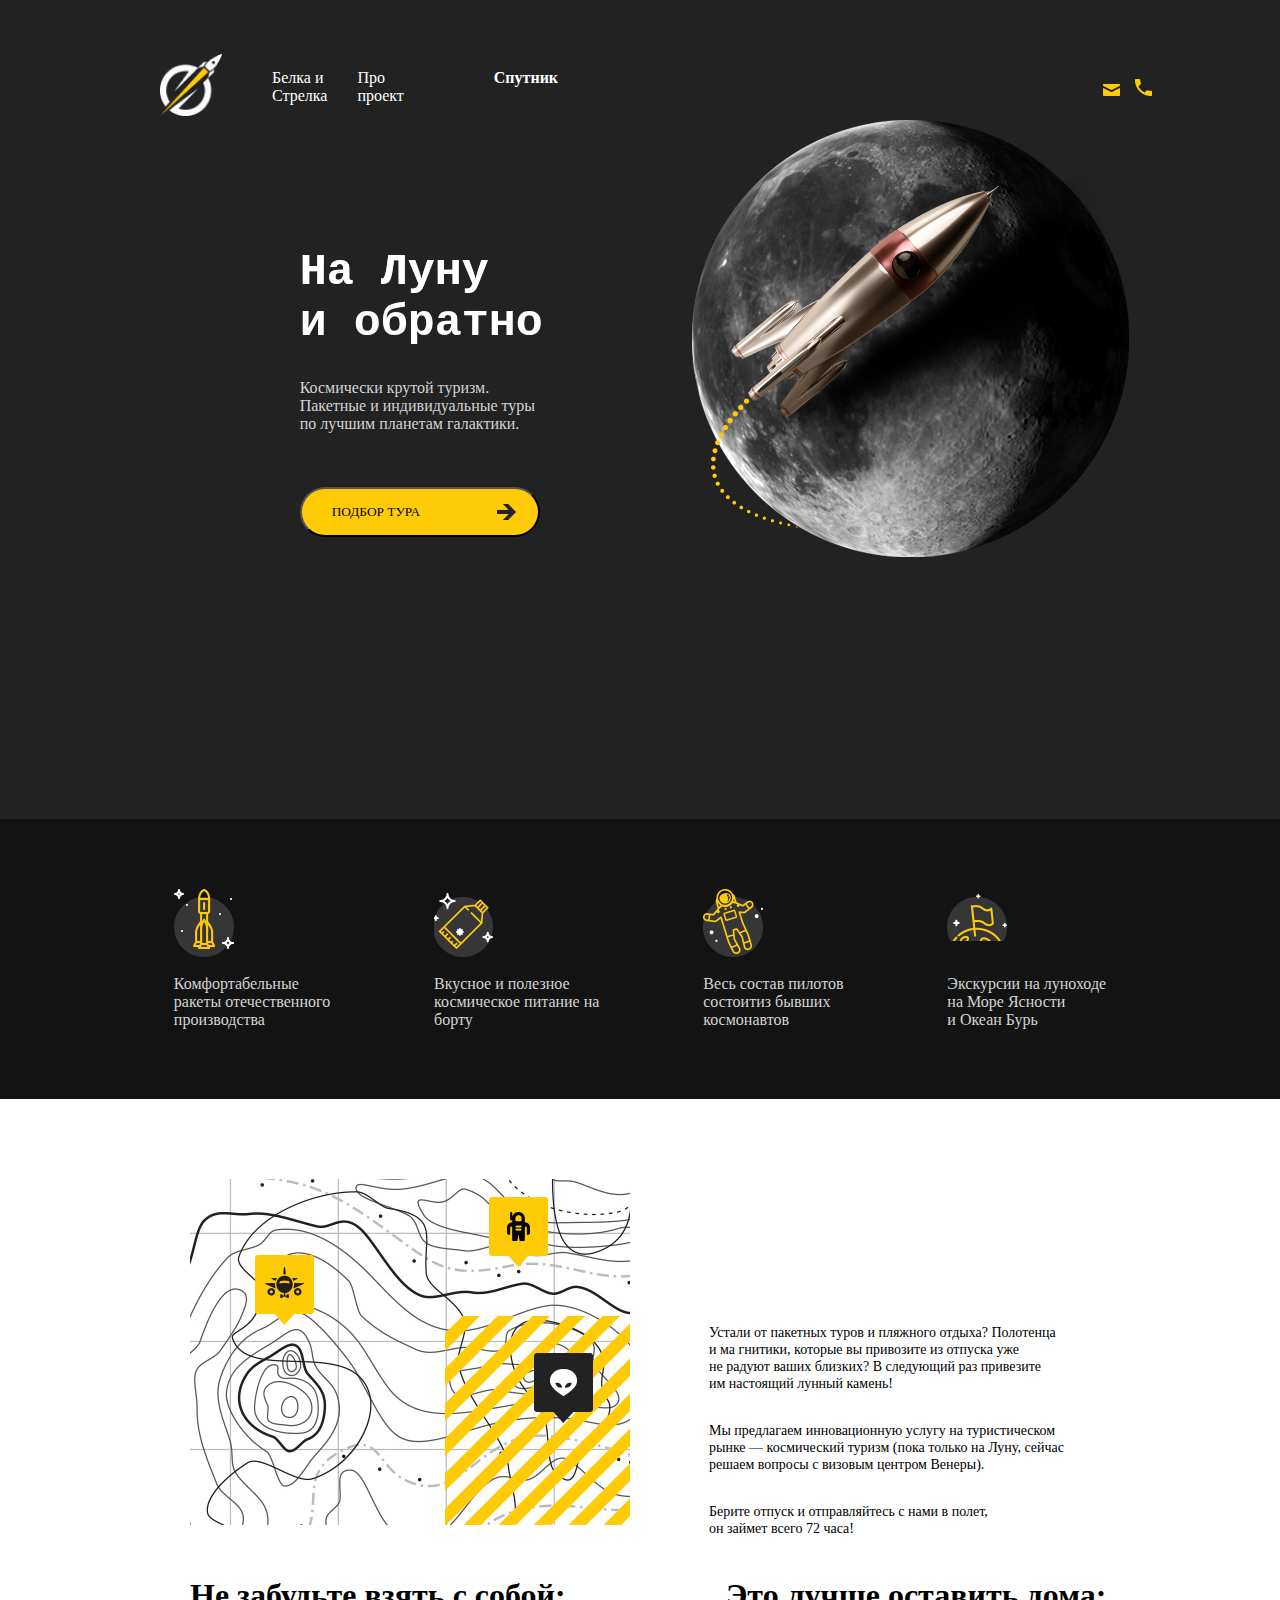
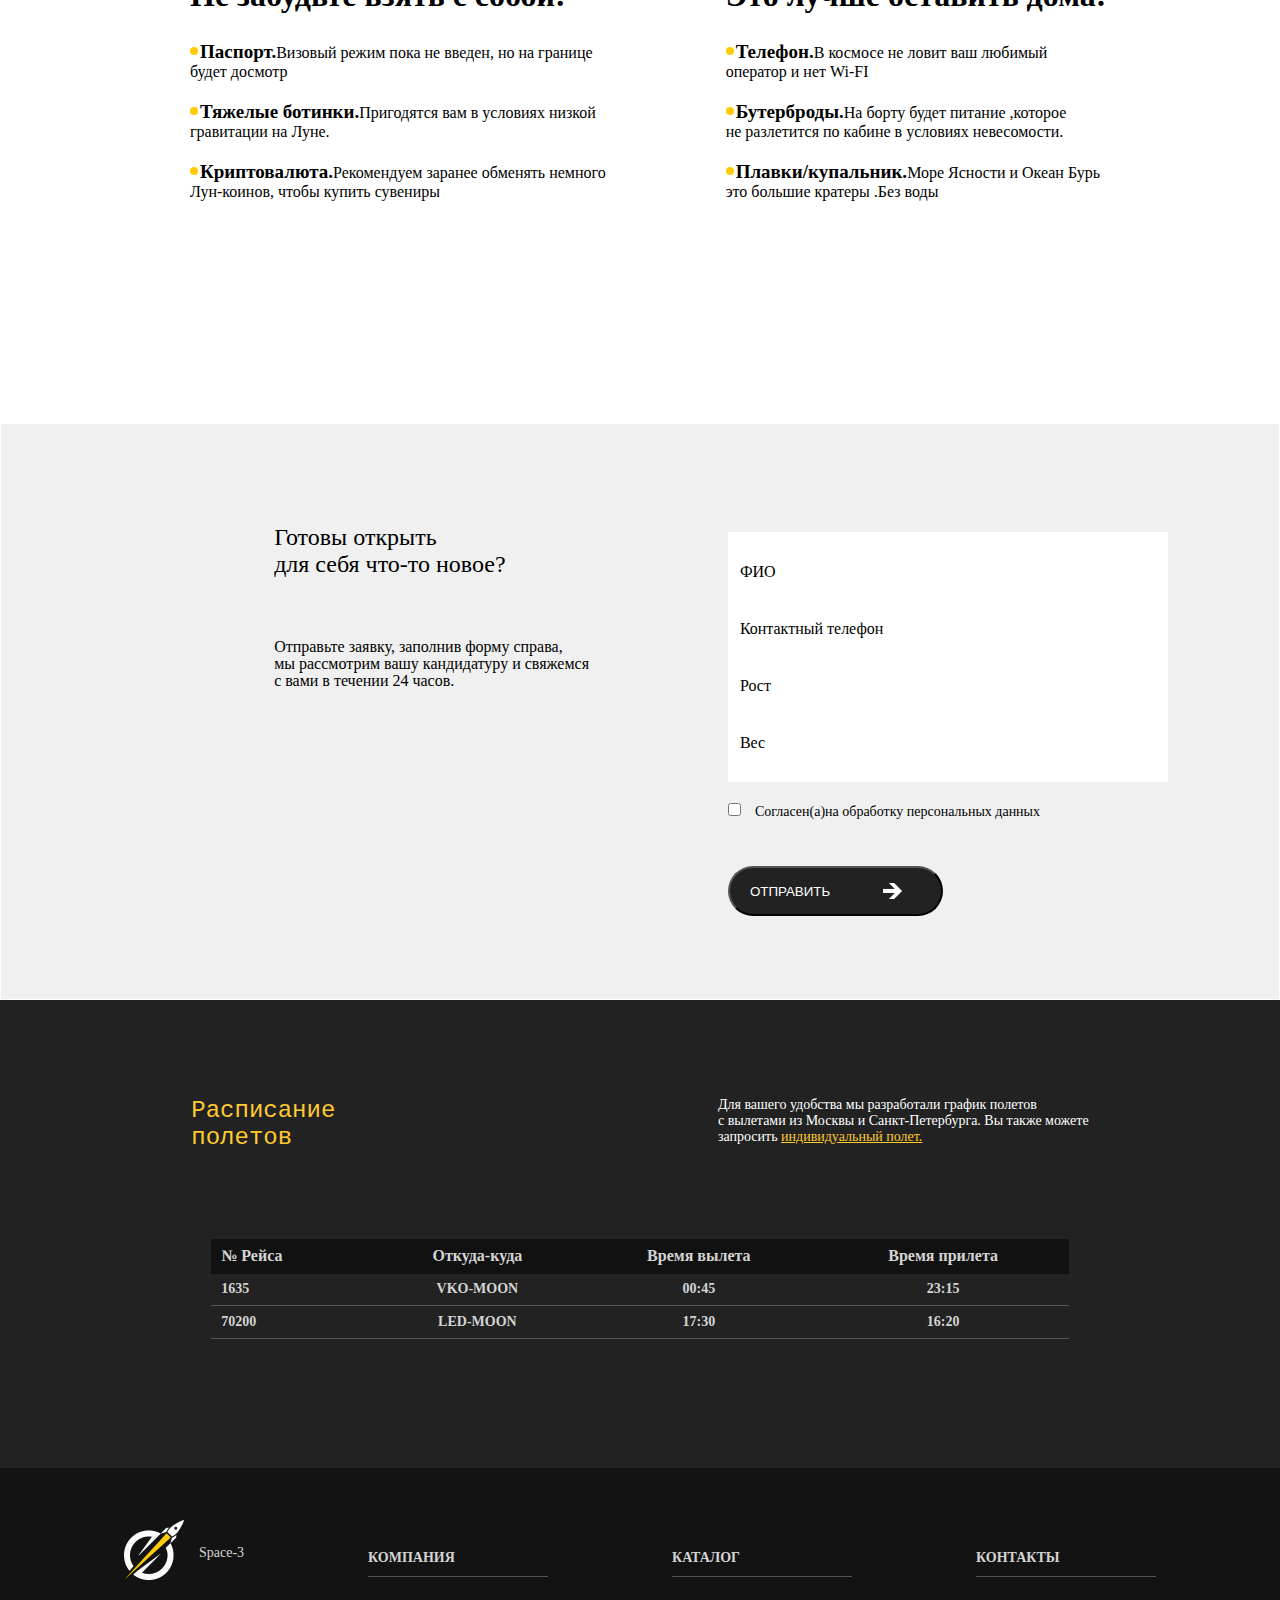
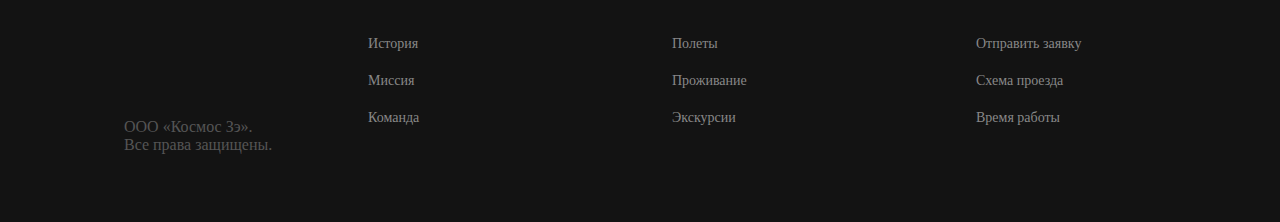
==== index.html @ 3def3552 "Add files via upload" ====
<!DOCTYPE html>
<html lang="en">
<head>
    <meta charset="UTF-8">
    <meta http-equiv="X-UA-Compatible" content="IE=edge">
    <meta name="viewport" content="width=device-width, initial-scale=1.0">
    <title>Project</title>
    <link rel="stylesheet" href="style.css">
   
</head>
<body>
<div class="container">
    <header class="header">
        
        <div class="header__logo">
            <img src="images/logo1.png" alt="">
        </div>
        
        <ul class="header-list">
          <li class="header-list list1"><a href="belka-strelka.html" target="_blank">Белка и Стрелка</a></li>
          <li  class="header-list list2"><a href="aboutProj.html" target="_blank">Про проект</a></li>
          <li class="header-list list3"><a href="sputnik.html" target="_blank">Спутник</a></li>
        </ul>
        <div class="contact">
          <img class="contact__image1" src="images/mail-icon1.svg" alt="">
          <img src="images/phone-icon1.svg" alt="" class="contact__imag2">
           </div>
    </header>
    <main class="main">
     
      <div class="description">
        <div class="about">
        <h1 class="about__title">На Луну<br>и обратно </h1>
        <p class="descripton__p">Космически крутой туризм.<br> Пакетные и индивидуальные туры<br> по лучшим планетам галактики.</p>
        <button class="description__butt">ПОДБОР ТУРА
        </button>
      </div>
        <div class="main__big-image">
          <img src="images/moon-rocket1.png" alt="">
        </div>
      </div>
     
      <div class="features">
  
        <div class="feautures block1">
          <div class="block1__image">
            <img  alt="">
          </div>
          <div class="block1__text">
            <p>Комфортабельные<br>  ракеты отечественного<br> производства </p>
          </div>
        </div>
        <div class="feautures block2">
          <div class="block2__image">
            <img   alt="">
          </div>
          <div class="block2__text">

            <p>Вкусное и полезное <br>космическое питание на <br>борту</p>
          </div>
        </div>
        <div class="feautures block3">
          <div class="block3__image">
            <img  alt="">
          </div>
          <div class="block3__text">
            <p>Весь состав пилотов<br> состоитиз бывших<br> космонавтов</p>
          </div>
        </div>
        <div class="feautures block4">
          <div class="block4__image">
            <img alt="">
          </div>
          <div class="block4__text">
            <p>Экскурсии на луноходе<br> на Море Ясности<br> и Океан Бурь </p>
          </div>
        </div>
      </div>
      <div class="moon-vacation">
        <div class="info-about">
          <div class="info-about__image">
            <img src="images/map1.jpg" alt="">
          </div>
          <div class="text">
            <div class="about-text">
            <div class="about-text__title">
            <h1>Надоело летать в отпуск за<br> границу?Как насчет того,<br>чтобы слетать на Луну ?</h1>
            </div>
            <div class="about-text__about">
            <p class="about-text__firstp">Устали от пакетных туров и пляжного отдыха? Полотенца<br>
            и ма  гнитики, которые вы привозите из отпуска уже<br>
            не радуют ваших близких? В следующий раз привезите<br>
            им настоящий лунный камень!</p>

            <p class="about-text__secondp">Мы предлагаем инновационную услугу на туристическом<br>
            рынке — космический туризм (пока только на Луну, сейчас<br>
            решаем вопросы с визовым центром Венеры).</p>

            <p class="about-text__thirdp">Берите отпуск и отправляйтесь с нами в полет,<br>
            он займет всего 72 часа!
           </p>
          </div>
         </div>
        </div>
       
       </div>
       <div class="recommandations">
        
        <ul class="list">
          <h1 class="recommandations__title">Не забудьте взять с собой:  </h1>
          <li><a class="a1">Паспорт.</a><a class="a2">Визовый режим пока не введен, но на границе<br> будет досмотр</a> </li>
          <li><a class="a2-a1">Тяжелые ботинки.</a><a class="a2-a2">Пригодятся вам в условиях низкой<br> гравитации на Луне.</a></li>
          <li><a class="a3-a1">Криптовалюта.</a><a class="a3-a2">Рекомендуем заранее обменять немного<br> Лун-коинов, чтобы купить сувениры</a> </li>
        </ul>
       
        <ul class="list-2">
          <h1 class="recommandations__title2">Это лучше оставить дома:</h1>
          <li><a class="a4">Телефон.</a><a class="a4-a1">В космосе не ловит ваш любимый<br> оператор и нет Wi-FI</a></li>
          <li><a class="a5">Бутерброды.</a><a class="a5-a1">На борту будет питание ,которое <br>не разлетится по кабине в условиях невесомости.</a></li>
          <li><a class="a6">Плавки/купальник.</a><a class="a6-a1">Море Ясности и Океан Бурь<br> это большие кратеры .Без воды</a> </li>
        </ul>
      </div>
      </div>
       
    <section class="vacation-request">
      <div class="about-block">
      <div class="vacation-request__question">
        <p>Готовы открыть<br>для себя что-то новое?</p> 
      </div>
      <div class="vacation-request__text">
        <p>Отправьте заявку, заполнив форму справа,<br> мы рассмотрим вашу кандидатуру и свяжемся<br> с вами в течении 24 часов.</p> 
      </div>
    </div>
    <div class="second-part">
    <table class="table1">
      <div class="tr-row">
        <tr>
          <td height="px | %" class="coll-1">ФИО</td>
        </tr>
      </div>
        <tr>
          <td height="px | %" class="coll-2" >Контактный телефон</td>
        </tr>
        <tr>
          <td height="px | %" class="coll-3" colspan="2" >Рост</td>
        </tr>
        <tr>
          <td height="px | %"   class="coll-4" colspan="3" >Вес </td>
        </tr>
    
    </table>
    <form action="" method="get">
      <input type="checkbox" id="checkbox">
      <label for="checkbox">Согласен(а)на обработку персональных данных</label>
    </form>
   <button class="button1">
    ОТПРАВИТЬ
   </button>
  </div>


    </section>
    <section class="timetable">
    <div class="introduction-info">
        <div class="introudction-info__title">
          Расписание<br>полетов
        </div>
        <div class="introduction-info__text">
          Для вашего удобства мы разработали график полетов<br> с вылетами из Москвы и Санкт-Петербурга. Вы также можете<br> запросить <u>индивидуальный полет.</u>
        </div>
      </div>
      <div class="table-container">
      <table  class="table">
        <tr>
          <th class="col-1-th">№ Рейса</th>
          <th class="col-2-th">Откуда-куда</th>
          <th class="col-3-th">Время вылета </th>
          <th class="col-4-th">Время прилета</th>
        </tr>
        <tr>
          <td class="left-td">1635</td>
          <td class="special-td">VKO-MOON</td>
          <td class="special-td">00:45</td>
          <td class="special-td">23:15</td>
        </tr>
        <tr>
          <td class="left-td">70200</td>
          <td class="special-td">LED-MOON</td>
          <td class="special-td">17:30</td>
          <td class="special-td">16:20</td>
        </tr>
      </table>
    </div>
    </section>

    </main>
    <footer class="footer">
     
      <div class="company-about">
        <div class="author">
          <p class="author__text">
            ООО «Космос Зэ».<br>
            Все права защищены.
          </p>
         </div> 
        <div class="company-about__image">
          <img src="images/footer-logo.png" alt="">
        </div>
        <div class="company-about__title">
          Space-3
        </div>
      
       
      </div>
      
        <div class="first-right-block">
          <div class="first-right-block__title">
           КОМПАНИЯ
          </div>
          <div class="first-right-block__subtitles">
            <div class="first-right block subtitle1">История</div>  
            <div class="first-right block subtitle2">Миссия</div>
            <div class="first-right block subtitle3">Команда</div>
          </div>
        </div>
        <div class="second-right-block">
            <div class="second-right-block__title">
              КАТАЛОГ
            </div>
            <div class="second-right-block__subtitles">
              <div class="second-right block subtitle1">Полеты</div>
              <div class="second-right block subtitle2">Проживание</div>
              <div class="second-right block subtitle3">Экскурсии</div>
            </div>
          </div>
       
        <div class="third-right-block">
            <div id="third-right-bl" class="third-right-block__title">
              КОНТАКТЫ
            </div>
            <div class="third-right-block__subtitles">
              <div class="third-right block subtitle1">Отправить заявку </div>
              <div class="third-right block subtitle2">Схема проезда</div>
              <div class="third-right block subtitle3">Время работы </div>
            </div>
          </div>

         
    </footer>
  
</div>
<script src="script.js"></script>
</body>
</html>
---- style.css ----
*{
  
    box-sizing:border-box;
    margin: 0;
    padding: 0;
}
.container{
    max-width: 1500px;
    margin: 0 auto;
    padding: 0;
}
header>ul:nth-child(2){
    display: flex;
    padding-right: 30px;
}
header>ul{
    display: flex;
    padding-left: 50px;
    color: #D4D4D4;

}
.list1{
    padding-right: 30px;
}
.list2{
    padding-right: 30px;
}
header{
    display: flex;
    align-items: center;
    justify-content: space-around;
    flex-direction: row;
    flex-wrap: nowrap;
    background-color: #222222;
    padding-top: 54px;
}

.description{
    padding-left: 150px;
}
nav a{
margin-left: 40px;

}
.contact{
    display: flex;
    margin-left: 500px;
}

.contact__imag2 img{
    margin-left: 0px;
}
.description p{
    color:#D4D4D4;
    margin-top: 30px;
}
.description__butt{
    border-radius: 25px;
    color: black;
    padding-left: 30px;
    font-family: 'Verdana';
    width: 240px;
    height: 50px;
    margin-top: 54px;
    text-align: left;
    display: flex;
    align-items: center;
    background: url('images/right-arrow.svg') no-repeat 90% 50%;
    background-color: #FFCB06;
    font-family: 'Verdana';
    
}
.recommandations .a1:hover,.a2-a1:hover,.a3-a1:hover,.a4:hover,.a5:hover,.a6:hover{
    color: red;
}
nav.list{
    text-decoration: none;
}
nav>a.list__link,nav>a.list__link2,nav>a.list__link3{
    font-size: 14px;
    text-decoration: none;
    text-align: center;
    font-family: 'Verdana';
    color: #D4D4D4;
}
nav{
    text-align:left ;
}
.contact{
margin-right: 200px;
flex-direction: row;
}
.header__logo img{
    margin-left: 160px;
}
.contact img{
    margin-left: 15px;
    flex-direction: row;
    align-self: flex-end;
}
.description{
    display: flex;
   justify-content: space-evenly;
   background-color: #222222;
   height: 699px;
}

.features{
    display: flex;
    flex-wrap: nowrap;
    justify-content: space-evenly;
    padding: 70px;
    background-color: #131313;
}
.features p {
    margin-top: 34px;
    color: #d4d4d4;
}
.moon-vacation .container{
    display: flex;
}
.info-about{
  display: flex;
   
}
.info-about img{
    margin-left: 190px;
}
.text{
    display: flex;
    margin-left: 79px;
}
.about-text__title{
    font-family: 'Courier New';
font-style: normal;
font-weight: 700;
font-size: 15px;
line-height: 27px;
margin-bottom: 44px;

}
.about__title{
    margin-top: 127px;

font-family: 'Courier New';
font-style: normal;
font-weight: 700;
font-size: 45px;
line-height: 51px;

background: linear-gradient(180deg, #FFFFFF 0%, rgba(255, 255, 255, 0) 100%), #FFFFFF;
-webkit-background-clip: text;
-webkit-text-fill-color: transparent;
background-clip: text;
text-fill-color: transparent;
}
.about-text__about p{
   
    
    /* Text */
    
    font-family: 'Verdana';
    font-style: normal;
    font-weight: 400;
    font-size: 14px;
    line-height: 17px;
    
    color: #000000;
    margin-top: 30px;

}

.about-text__firstp p{
    margin-bottom:100px;
}
.recommandations__title{
    margin-bottom: 27px;
}
.recommandations{
    display: flex;
    padding: 40px;
}
li>a.a1{
    color: black;
    font-size: 19px;
    font-weight: bold;
}
.list li,.list-2 li{
    margin-bottom: 20px;
}
li>a.a2-a1{
    color: black;
    font-size: 19px;
    font-weight: bold;
}
li>a.a3-a1{
    color: black;
    font-size: 19px;
    font-weight: bold;
}
li>a.a4{
    color: black;
    font-size: 19px;
    font-weight: bold;
}
li>a.a5{
    color: black;
    font-size: 19px;
    font-weight: bold;

}
li>a.a6{
    color: black;
    font-weight:bold;
    font-size: 19px;
}
.list-2{
    margin-left: 120px;
}
.recommandations__title2{
    margin-bottom: 27px;
}
.list p {
    display: flex;
}
.list{
    margin-left: 150px;
}
ul>li>p{
    display:inline-block;
}
ul>li {
   list-style: none;
   
}
.list>li>p{
    margin-left: 10px;
}
section.vacation-request{
    width: 100%;
    height: 577px;

    background: #F0F0F0;
    border: 1px solid #FFFFFF;

    /* Inside auto layout */

    flex: none;
    order: 2;
    flex-grow: 0;
    

}
.vacation-request__question{
    margin:100px  0px 0px 162px;
    font-weight: 00;
    font-size: 24px;
    line-height: 27px;
    font-family: 'Verdana';
}
.vacation-request__text{
    position: relative;
    left: 162px;
    top: 60px;
    line-height: 17px;
    
}
.recommandations li::before{
    content: '';
    width: 8px;
    height: 8px;
    position: absolute;
    margin-right:40px ;
    display: flex;
    background-color: #FFCB06;
    border-radius: 50%;
    margin-top: 6px;
}
.moon-vacation{
    margin-top: 80px;
    margin-bottom: 162px;
    background-color: #FFFFFF;
}
.table1 td{
    margin-bottom: 30px;
}
.block1{
    background: url("images/advantage-icon-1 1.svg")no-repeat;
    padding-top: 34px;
}
.block2{
    background: url("images/advantage-icon-2 1.svg")no-repeat;
    padding-top: 34px;
}
.block3{
    background: url("images/advantage-icon-3 1.svg")no-repeat;
    padding-top: 34px;
}
.block4__image{
    background: url("images/advantage-icon-4 1.svg")no-repeat;
    padding-top: 34px;
}
.a1{
    font-weight: bold;
}
.vacation-request{
    display: flex;
    justify-content: space-around;
}

.vacation-request__text{
    display: flex;
  
}
input{
    background-color: white;
}
td.coll-1{
    width: 440px;
}
table{
   width: 440px;
   height: 250px;
   margin-top: 108px;
}
.table1,.td{
    margin-top: 108px;
    background-color: white;
    padding: 10px;
}
label{
    margin-left: 10px;
    color: #000000;
    font-size: 14px;
    line-height: 17px;
    
    font-family: 'Verdana';
}
.a1,.a2-a1,.a3-a1,.a4,.a5,.a6{
    margin-left: 10px;
}
form{
    margin-top:20px    ;
}
.button1{
    margin-top: 46px;
    padding: 10px;
    color: white;
    width: 215px;
    height: 50px;
    border-radius: 25px;
    text-align: left;
    padding-left: 20px;
    background: url(images/arrow-white.svg) no-repeat;
    background-position: 80% 50%;
    background-color: #222222;
}
section.timetable{
    background-color: #222222;
    width: 100%;
    height: 468px;
    top:86px;
}

.introudction-info__title{
    font-size: 24px;
    color: #FECA30;
    font-family: 'Courier New', Courier, monospace;
    line-height: 27px;
    position: relative;
    top: 97px;
}
.introduction-info__text{
    font-size: 14px;
    color: white;
    position: relative;
    top: 97px;
    font-family: 'Verdana';
}
.introduction-info__text u{
    color: #FECA30 ;
}
th{
    background-color: #111111;
}
.introduction-info{
    display: flex;
    justify-content: space-around;
}
.table{
    color: white;
    
}
.table-container{
    display: flex;
    justify-content: center;
    position: relative;
    top:77px;
}
.table-container .table{
    border-spacing: 0;
    width: 67%;
    height: 100px;
    
}
th{
    font-family: 'Verdana';
    color: #D4D4D4;
}
th.col-1-th{
   text-align: left;
   padding-left: 10px;
}
.col-2-th{
    text-align: center;
    margin-right: 30px;
}
th.col-3-th{
    text-align:center;
}
.special-td{
    text-align: center;
}
.left-td{
    padding-left: 10px;
}
.table td{
    font-family: 'Verdana';
    font-size: 14px;
    color: #D4D4D4;
    font-weight: bold;
    border-bottom:1px solid #555555
}
footer{
    background-color: #131313;
    display: flex;
    justify-content: space-evenly;
    height: 354px;
}
.first-right-block__title,.second-right-block__title,.third-right-block__title{
    border-bottom:1px solid #555555;
    color: #D4D4D4;
    display: flex;
    font-size: 14px;
    width:180px;
    font-weight: bold;
    font-family: 'Verdana';
    padding-bottom: 10px;
}
.first-right-block,.second-right-block,.third-right-block{
    margin-top: 82px;
}
.company-about__title{
    color: #D4D4D4;
    margin-top: 77px;
    font-family: 'Verdana';
    font-size: 14px;
}
.author{
    color: #555555;
    margin-top:110px;
    float: left;
    
}
.subtitle1,.subtitle2,.subtitle3{
    color: #888888;
    margin-top: 20px;
    font-family: 'Verdana';
    font-size: 14px;
    line-height: 17px;
}
.company-about{
    display: flex;

}
.company-about__image{
    padding-right: 15px;
    margin-top: 52px;
}
.first-right-block__subtitles,.second-right-block__subtitles,.third-right-block__subtitles{
    margin-top: 58.07px;

}
.author>p{
    position: absolute;
    top:250px;
    bottom: 88px;
    
}
footer{
    position: relative;
}
.header-list>li:hover{
    color: white;
}
.subtitle1:hover,.subtitle2:hover,.subtitle3:hover{
    color: yellow;

}
.author:hover{
    font-weight: bold;
    color:white;
}

/* STYLES OTHER PAGES  */

header>ul>li>a{
    color: white;
    text-decoration: none;
}
header>ul>li>a:hover{
    opacity: 0.5;
}
.sputnik-section section{
    display: flex;
    justify-content: flex-end;
}
.sputnik-section img{
    width: 100%;
    height: 90%;
    
}
.sputnik-section>.blocksputnik:not(button){
    display: flex;
    justify-content: space-around;
    
    
}
.sputnik-section{
    background: url('images/background-stars.jpg') no-repeat ;

}
.blocksputnik h1{
    margin-top: 20px;
    font-size: 30px;
    color: orangered;
    margin-right: 100px;
}
.blocksputnik-text{
    line-height: 30px;
    color:white
}

.block-image img{
    height: 90%;
    margin-left: 70px;
    width: 80%;
}
.blocksputnik-heading{
  font-size: 20px;
}
.blocksputnik-text{
    margin-top: 70px;
}
.sputnik-section>button{
    width: 40%;
}
.link a {
    color: orange;  

}

.link__button>a{
    text-decoration: none;
}
button.link__button{
    transition-duration: 1s;
}
button.link__button:hover{
    height: 100px;
}
.diary-belka p{
    margin-top: 10px;
   
}
.link>button{
  width: 300px;
  height: 50px;
  margin-top: 20px;
  background-color: #FFCB06; /* черный цвет фона */
  padding: 10px 20px; /* отступы внутри кнопки */
  border: none; /* убираем границу */
  border-radius: 20px; /* скругляем углы */
  font-size: 16px; /* размер шрифта */
  font-weight: bold; /* жирный шрифт */
  transition-duration: 1s;

}
.link>button>a{
    color: black;
}
.block-image img{
    margin-top: 25px;
}
.block-diary{
    
    padding: 40px 0 40px 0;
    display: flex;
    justify-content: space-evenly;
    
}
.belka-about__title{
    font-size: 35px;
    color: orangered;
}
.belka-about__info{
    line-height: 30px;
    font-size: 25px;
    color: white;
    padding-top: 20px;
}
.button>button{
    width: 300px;
    height: 50px;
    margin-top: 20px;
    background-color: #FFCB06; /* черный цвет фона */
    color: black; /* желтый цвет текста */
    padding: 10px 20px; /* отступы внутри кнопки */
    border: none; /* убираем границу */
    border-radius: 20px; /* скругляем углы */
    font-size: 16px; /* размер шрифта */
    font-weight: bold; /* жирный шрифт */
    transition-duration: 1s;
}
.button>button>a{
    color: black;
}
.button button:hover{
    height: 100px;
}

.button>button>a{
    text-decoration: none;
}
.position-belka{
    margin-left: 40px;
}
.belka-image img{
    width: 100%;
    padding-left: 40px;
}
ul>li>b{
    color: orange;
    font-size: 20px;
}
.diary-belka ul>li{
    color: yellow;
    font-size: 20px;
}

.diary-belka p{
    color:yellowgreen;
}
.diary-belka{
    background:url("images//background-stars.jpg");
}
.project-about{
    display: flex;
    justify-content: space-around;
    background: url('images/background-stars.jpg')no-repeat;
    padding: 40px 0 40px 0;
}
.title{
    color: orangered;
    font-size: 35px;
    text-align: center;
}
.text{
    color: white;
    font-size: 25px;
    line-height: 30px;
    padding-top: 20px;
}
.project-about__logo img{
    height: 500px;
    width: 500px;
    margin-left: 100px;
}
.project-text-about{
    padding:0 30px 0 30px;
}
.undeordered-list li::before{
    content: '';
    width: 15px;
    height: 15px;
    position: absolute;
    margin-left: -20px;
    display: flex;
    background-color: #FFCB06;
    border-radius: 50%;
    margin-top: 6px;
}
.undeordered-list li{
    font-weight: bold;
} 
.list-of-2 li{
    margin-left: 60px;
    color: greenyellow;
    font-weight: bold;
    
}

.list-of-2 li::before{
    content: '';
    width: 15px;
    height: 15px;
    position: absolute;
    margin-left: -20px;
    display: flex;
    background-color:red;
    border-radius: 50%;
    margin-top: 6px;
}
.list3{
    margin-left: 60px;
    color: orangered;
    font-weight: bold;
}
.list3 li::before{
    content: '';
    width: 15px;
    height: 15px;
    position: absolute;
    margin-left: -20px;
    display: flex;
    background-color:blue;
    border-radius: 50%;
    margin-top: 6px;
}
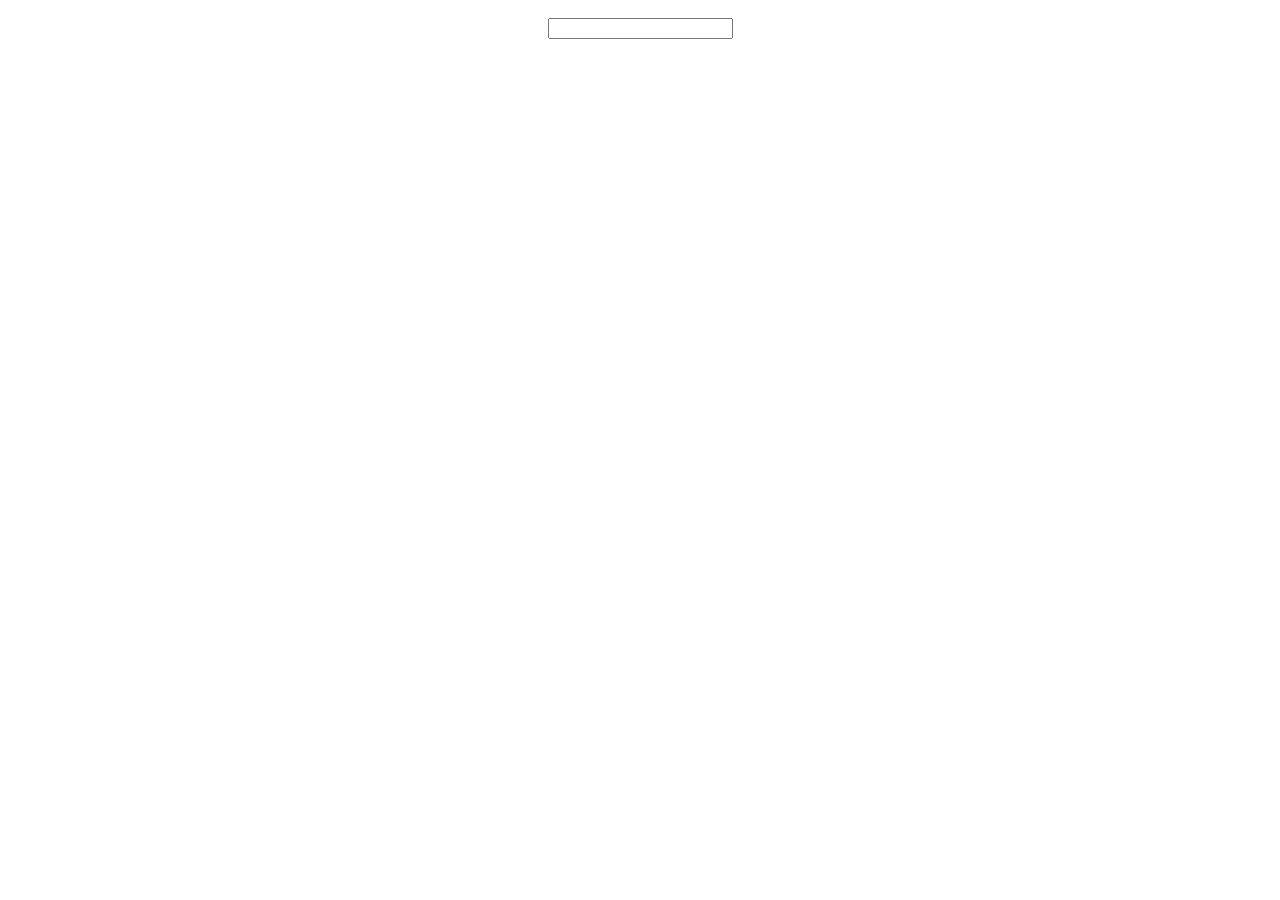
==== commit 25dae8ce: "Add files via upload" ====
--- a/index.html
+++ b/index.html
@@ -4,251 +4,13 @@
     <meta charset="UTF-8">
     <meta http-equiv="X-UA-Compatible" content="IE=edge">
     <meta name="viewport" content="width=device-width, initial-scale=1.0">
-    <title>Project</title>
+    <title>Checklist</title>
     <link rel="stylesheet" href="style.css">
-   
 </head>
 <body>
-<div class="container">
-    <header class="header">
-        
-        <div class="header__logo">
-            <img src="images/logo1.png" alt="">
-        </div>
-        
-        <ul class="header-list">
-          <li class="header-list list1"><a href="belka-strelka.html" target="_blank">Белка и Стрелка</a></li>
-          <li  class="header-list list2"><a href="aboutProj.html" target="_blank">Про проект</a></li>
-          <li class="header-list list3"><a href="sputnik.html" target="_blank">Спутник</a></li>
-        </ul>
-        <div class="contact">
-          <img class="contact__image1" src="images/mail-icon1.svg" alt="">
-          <img src="images/phone-icon1.svg" alt="" class="contact__imag2">
-           </div>
-    </header>
-    <main class="main">
+    <input type="text" id="field">
+     <ul id="list"></ul>
      
-      <div class="description">
-        <div class="about">
-        <h1 class="about__title">На Луну<br>и обратно </h1>
-        <p class="descripton__p">Космически крутой туризм.<br> Пакетные и индивидуальные туры<br> по лучшим планетам галактики.</p>
-        <button class="description__butt">ПОДБОР ТУРА
-        </button>
-      </div>
-        <div class="main__big-image">
-          <img src="images/moon-rocket1.png" alt="">
-        </div>
-      </div>
-     
-      <div class="features">
-  
-        <div class="feautures block1">
-          <div class="block1__image">
-            <img  alt="">
-          </div>
-          <div class="block1__text">
-            <p>Комфортабельные<br>  ракеты отечественного<br> производства </p>
-          </div>
-        </div>
-        <div class="feautures block2">
-          <div class="block2__image">
-            <img   alt="">
-          </div>
-          <div class="block2__text">
-
-            <p>Вкусное и полезное <br>космическое питание на <br>борту</p>
-          </div>
-        </div>
-        <div class="feautures block3">
-          <div class="block3__image">
-            <img  alt="">
-          </div>
-          <div class="block3__text">
-            <p>Весь состав пилотов<br> состоитиз бывших<br> космонавтов</p>
-          </div>
-        </div>
-        <div class="feautures block4">
-          <div class="block4__image">
-            <img alt="">
-          </div>
-          <div class="block4__text">
-            <p>Экскурсии на луноходе<br> на Море Ясности<br> и Океан Бурь </p>
-          </div>
-        </div>
-      </div>
-      <div class="moon-vacation">
-        <div class="info-about">
-          <div class="info-about__image">
-            <img src="images/map1.jpg" alt="">
-          </div>
-          <div class="text">
-            <div class="about-text">
-            <div class="about-text__title">
-            <h1>Надоело летать в отпуск за<br> границу?Как насчет того,<br>чтобы слетать на Луну ?</h1>
-            </div>
-            <div class="about-text__about">
-            <p class="about-text__firstp">Устали от пакетных туров и пляжного отдыха? Полотенца<br>
-            и ма  гнитики, которые вы привозите из отпуска уже<br>
-            не радуют ваших близких? В следующий раз привезите<br>
-            им настоящий лунный камень!</p>
-
-            <p class="about-text__secondp">Мы предлагаем инновационную услугу на туристическом<br>
-            рынке — космический туризм (пока только на Луну, сейчас<br>
-            решаем вопросы с визовым центром Венеры).</p>
-
-            <p class="about-text__thirdp">Берите отпуск и отправляйтесь с нами в полет,<br>
-            он займет всего 72 часа!
-           </p>
-          </div>
-         </div>
-        </div>
-       
-       </div>
-       <div class="recommandations">
-        
-        <ul class="list">
-          <h1 class="recommandations__title">Не забудьте взять с собой:  </h1>
-          <li><a class="a1">Паспорт.</a><a class="a2">Визовый режим пока не введен, но на границе<br> будет досмотр</a> </li>
-          <li><a class="a2-a1">Тяжелые ботинки.</a><a class="a2-a2">Пригодятся вам в условиях низкой<br> гравитации на Луне.</a></li>
-          <li><a class="a3-a1">Криптовалюта.</a><a class="a3-a2">Рекомендуем заранее обменять немного<br> Лун-коинов, чтобы купить сувениры</a> </li>
-        </ul>
-       
-        <ul class="list-2">
-          <h1 class="recommandations__title2">Это лучше оставить дома:</h1>
-          <li><a class="a4">Телефон.</a><a class="a4-a1">В космосе не ловит ваш любимый<br> оператор и нет Wi-FI</a></li>
-          <li><a class="a5">Бутерброды.</a><a class="a5-a1">На борту будет питание ,которое <br>не разлетится по кабине в условиях невесомости.</a></li>
-          <li><a class="a6">Плавки/купальник.</a><a class="a6-a1">Море Ясности и Океан Бурь<br> это большие кратеры .Без воды</a> </li>
-        </ul>
-      </div>
-      </div>
-       
-    <section class="vacation-request">
-      <div class="about-block">
-      <div class="vacation-request__question">
-        <p>Готовы открыть<br>для себя что-то новое?</p> 
-      </div>
-      <div class="vacation-request__text">
-        <p>Отправьте заявку, заполнив форму справа,<br> мы рассмотрим вашу кандидатуру и свяжемся<br> с вами в течении 24 часов.</p> 
-      </div>
-    </div>
-    <div class="second-part">
-    <table class="table1">
-      <div class="tr-row">
-        <tr>
-          <td height="px | %" class="coll-1">ФИО</td>
-        </tr>
-      </div>
-        <tr>
-          <td height="px | %" class="coll-2" >Контактный телефон</td>
-        </tr>
-        <tr>
-          <td height="px | %" class="coll-3" colspan="2" >Рост</td>
-        </tr>
-        <tr>
-          <td height="px | %"   class="coll-4" colspan="3" >Вес </td>
-        </tr>
-    
-    </table>
-    <form action="" method="get">
-      <input type="checkbox" id="checkbox">
-      <label for="checkbox">Согласен(а)на обработку персональных данных</label>
-    </form>
-   <button class="button1">
-    ОТПРАВИТЬ
-   </button>
-  </div>
-
-
-    </section>
-    <section class="timetable">
-    <div class="introduction-info">
-        <div class="introudction-info__title">
-          Расписание<br>полетов
-        </div>
-        <div class="introduction-info__text">
-          Для вашего удобства мы разработали график полетов<br> с вылетами из Москвы и Санкт-Петербурга. Вы также можете<br> запросить <u>индивидуальный полет.</u>
-        </div>
-      </div>
-      <div class="table-container">
-      <table  class="table">
-        <tr>
-          <th class="col-1-th">№ Рейса</th>
-          <th class="col-2-th">Откуда-куда</th>
-          <th class="col-3-th">Время вылета </th>
-          <th class="col-4-th">Время прилета</th>
-        </tr>
-        <tr>
-          <td class="left-td">1635</td>
-          <td class="special-td">VKO-MOON</td>
-          <td class="special-td">00:45</td>
-          <td class="special-td">23:15</td>
-        </tr>
-        <tr>
-          <td class="left-td">70200</td>
-          <td class="special-td">LED-MOON</td>
-          <td class="special-td">17:30</td>
-          <td class="special-td">16:20</td>
-        </tr>
-      </table>
-    </div>
-    </section>
-
-    </main>
-    <footer class="footer">
-     
-      <div class="company-about">
-        <div class="author">
-          <p class="author__text">
-            ООО «Космос Зэ».<br>
-            Все права защищены.
-          </p>
-         </div> 
-        <div class="company-about__image">
-          <img src="images/footer-logo.png" alt="">
-        </div>
-        <div class="company-about__title">
-          Space-3
-        </div>
-      
-       
-      </div>
-      
-        <div class="first-right-block">
-          <div class="first-right-block__title">
-           КОМПАНИЯ
-          </div>
-          <div class="first-right-block__subtitles">
-            <div class="first-right block subtitle1">История</div>  
-            <div class="first-right block subtitle2">Миссия</div>
-            <div class="first-right block subtitle3">Команда</div>
-          </div>
-        </div>
-        <div class="second-right-block">
-            <div class="second-right-block__title">
-              КАТАЛОГ
-            </div>
-            <div class="second-right-block__subtitles">
-              <div class="second-right block subtitle1">Полеты</div>
-              <div class="second-right block subtitle2">Проживание</div>
-              <div class="second-right block subtitle3">Экскурсии</div>
-            </div>
-          </div>
-       
-        <div class="third-right-block">
-            <div id="third-right-bl" class="third-right-block__title">
-              КОНТАКТЫ
-            </div>
-            <div class="third-right-block__subtitles">
-              <div class="third-right block subtitle1">Отправить заявку </div>
-              <div class="third-right block subtitle2">Схема проезда</div>
-              <div class="third-right block subtitle3">Время работы </div>
-            </div>
-          </div>
-
-         
-    </footer>
-  
-</div>
-<script src="script.js"></script>
+     <script src="script.js"></script>
 </body>
-</html>
+</html>--- a/style.css
+++ b/style.css
@@ -1,729 +1,20 @@
-*{
-  
-    box-sizing:border-box;
-    margin: 0;
-    padding: 0;
-}
-.container{
-    max-width: 1500px;
-    margin: 0 auto;
-    padding: 0;
-}
-header>ul:nth-child(2){
-    display: flex;
-    padding-right: 30px;
-}
-header>ul{
-    display: flex;
-    padding-left: 50px;
-    color: #D4D4D4;
-
-}
-.list1{
-    padding-right: 30px;
-}
-.list2{
-    padding-right: 30px;
-}
-header{
-    display: flex;
-    align-items: center;
-    justify-content: space-around;
-    flex-direction: row;
-    flex-wrap: nowrap;
-    background-color: #222222;
-    padding-top: 54px;
-}
-
-.description{
-    padding-left: 150px;
-}
-nav a{
-margin-left: 40px;
-
-}
-.contact{
-    display: flex;
-    margin-left: 500px;
-}
-
-.contact__imag2 img{
-    margin-left: 0px;
-}
-.description p{
-    color:#D4D4D4;
-    margin-top: 30px;
-}
-.description__butt{
-    border-radius: 25px;
-    color: black;
-    padding-left: 30px;
-    font-family: 'Verdana';
-    width: 240px;
-    height: 50px;
-    margin-top: 54px;
-    text-align: left;
-    display: flex;
-    align-items: center;
-    background: url('images/right-arrow.svg') no-repeat 90% 50%;
-    background-color: #FFCB06;
-    font-family: 'Verdana';
-    
-}
-.recommandations .a1:hover,.a2-a1:hover,.a3-a1:hover,.a4:hover,.a5:hover,.a6:hover{
-    color: red;
-}
-nav.list{
-    text-decoration: none;
-}
-nav>a.list__link,nav>a.list__link2,nav>a.list__link3{
-    font-size: 14px;
-    text-decoration: none;
-    text-align: center;
-    font-family: 'Verdana';
-    color: #D4D4D4;
-}
-nav{
-    text-align:left ;
-}
-.contact{
-margin-right: 200px;
-flex-direction: row;
-}
-.header__logo img{
-    margin-left: 160px;
-}
-.contact img{
-    margin-left: 15px;
-    flex-direction: row;
-    align-self: flex-end;
-}
-.description{
-    display: flex;
-   justify-content: space-evenly;
-   background-color: #222222;
-   height: 699px;
-}
-
-.features{
-    display: flex;
-    flex-wrap: nowrap;
-    justify-content: space-evenly;
-    padding: 70px;
-    background-color: #131313;
-}
-.features p {
-    margin-top: 34px;
-    color: #d4d4d4;
-}
-.moon-vacation .container{
-    display: flex;
-}
-.info-about{
-  display: flex;
-   
-}
-.info-about img{
-    margin-left: 190px;
-}
-.text{
-    display: flex;
-    margin-left: 79px;
-}
-.about-text__title{
-    font-family: 'Courier New';
-font-style: normal;
-font-weight: 700;
-font-size: 15px;
-line-height: 27px;
-margin-bottom: 44px;
-
-}
-.about__title{
-    margin-top: 127px;
-
-font-family: 'Courier New';
-font-style: normal;
-font-weight: 700;
-font-size: 45px;
-line-height: 51px;
-
-background: linear-gradient(180deg, #FFFFFF 0%, rgba(255, 255, 255, 0) 100%), #FFFFFF;
--webkit-background-clip: text;
--webkit-text-fill-color: transparent;
-background-clip: text;
-text-fill-color: transparent;
-}
-.about-text__about p{
-   
-    
-    /* Text */
-    
-    font-family: 'Verdana';
-    font-style: normal;
-    font-weight: 400;
-    font-size: 14px;
-    line-height: 17px;
-    
-    color: #000000;
-    margin-top: 30px;
-
-}
-
-.about-text__firstp p{
-    margin-bottom:100px;
-}
-.recommandations__title{
-    margin-bottom: 27px;
-}
-.recommandations{
-    display: flex;
-    padding: 40px;
-}
-li>a.a1{
-    color: black;
-    font-size: 19px;
-    font-weight: bold;
-}
-.list li,.list-2 li{
-    margin-bottom: 20px;
-}
-li>a.a2-a1{
-    color: black;
-    font-size: 19px;
-    font-weight: bold;
-}
-li>a.a3-a1{
-    color: black;
-    font-size: 19px;
-    font-weight: bold;
-}
-li>a.a4{
-    color: black;
-    font-size: 19px;
-    font-weight: bold;
-}
-li>a.a5{
-    color: black;
-    font-size: 19px;
-    font-weight: bold;
-
-}
-li>a.a6{
-    color: black;
-    font-weight:bold;
-    font-size: 19px;
-}
-.list-2{
-    margin-left: 120px;
-}
-.recommandations__title2{
-    margin-bottom: 27px;
-}
-.list p {
-    display: flex;
-}
-.list{
-    margin-left: 150px;
-}
-ul>li>p{
-    display:inline-block;
-}
-ul>li {
-   list-style: none;
-   
-}
-.list>li>p{
-    margin-left: 10px;
-}
-section.vacation-request{
-    width: 100%;
-    height: 577px;
-
-    background: #F0F0F0;
-    border: 1px solid #FFFFFF;
-
-    /* Inside auto layout */
-
-    flex: none;
-    order: 2;
-    flex-grow: 0;
-    
-
-}
-.vacation-request__question{
-    margin:100px  0px 0px 162px;
-    font-weight: 00;
-    font-size: 24px;
-    line-height: 27px;
-    font-family: 'Verdana';
-}
-.vacation-request__text{
-    position: relative;
-    left: 162px;
-    top: 60px;
-    line-height: 17px;
-    
-}
-.recommandations li::before{
-    content: '';
-    width: 8px;
-    height: 8px;
-    position: absolute;
-    margin-right:40px ;
-    display: flex;
-    background-color: #FFCB06;
-    border-radius: 50%;
-    margin-top: 6px;
-}
-.moon-vacation{
-    margin-top: 80px;
-    margin-bottom: 162px;
-    background-color: #FFFFFF;
-}
-.table1 td{
-    margin-bottom: 30px;
-}
-.block1{
-    background: url("images/advantage-icon-1 1.svg")no-repeat;
-    padding-top: 34px;
-}
-.block2{
-    background: url("images/advantage-icon-2 1.svg")no-repeat;
-    padding-top: 34px;
-}
-.block3{
-    background: url("images/advantage-icon-3 1.svg")no-repeat;
-    padding-top: 34px;
-}
-.block4__image{
-    background: url("images/advantage-icon-4 1.svg")no-repeat;
-    padding-top: 34px;
-}
-.a1{
-    font-weight: bold;
-}
-.vacation-request{
-    display: flex;
-    justify-content: space-around;
-}
-
-.vacation-request__text{
-    display: flex;
-  
-}
-input{
-    background-color: white;
-}
-td.coll-1{
-    width: 440px;
-}
-table{
-   width: 440px;
-   height: 250px;
-   margin-top: 108px;
-}
-.table1,.td{
-    margin-top: 108px;
-    background-color: white;
-    padding: 10px;
-}
-label{
-    margin-left: 10px;
-    color: #000000;
-    font-size: 14px;
-    line-height: 17px;
-    
-    font-family: 'Verdana';
-}
-.a1,.a2-a1,.a3-a1,.a4,.a5,.a6{
-    margin-left: 10px;
-}
-form{
-    margin-top:20px    ;
-}
-.button1{
-    margin-top: 46px;
-    padding: 10px;
-    color: white;
-    width: 215px;
-    height: 50px;
-    border-radius: 25px;
-    text-align: left;
-    padding-left: 20px;
-    background: url(images/arrow-white.svg) no-repeat;
-    background-position: 80% 50%;
-    background-color: #222222;
-}
-section.timetable{
-    background-color: #222222;
-    width: 100%;
-    height: 468px;
-    top:86px;
-}
-
-.introudction-info__title{
-    font-size: 24px;
-    color: #FECA30;
-    font-family: 'Courier New', Courier, monospace;
-    line-height: 27px;
-    position: relative;
-    top: 97px;
-}
-.introduction-info__text{
-    font-size: 14px;
-    color: white;
-    position: relative;
-    top: 97px;
-    font-family: 'Verdana';
-}
-.introduction-info__text u{
-    color: #FECA30 ;
-}
-th{
-    background-color: #111111;
-}
-.introduction-info{
-    display: flex;
-    justify-content: space-around;
-}
-.table{
-    color: white;
-    
-}
-.table-container{
-    display: flex;
-    justify-content: center;
-    position: relative;
-    top:77px;
-}
-.table-container .table{
-    border-spacing: 0;
-    width: 67%;
-    height: 100px;
-    
-}
-th{
-    font-family: 'Verdana';
-    color: #D4D4D4;
-}
-th.col-1-th{
-   text-align: left;
-   padding-left: 10px;
-}
-.col-2-th{
-    text-align: center;
-    margin-right: 30px;
-}
-th.col-3-th{
-    text-align:center;
-}
-.special-td{
+body{
     text-align: center;
 }
-.left-td{
-    padding-left: 10px;
+#field{
+    display: inline-block;
+    margin: 10px;
 }
-.table td{
-    font-family: 'Verdana';
-    font-size: 14px;
-    color: #D4D4D4;
-    font-weight: bold;
-    border-bottom:1px solid #555555
+#list span {
+	margin-right: 5px;
 }
-footer{
-    background-color: #131313;
-    display: flex;
-    justify-content: space-evenly;
-    height: 354px;
+#list .remove, #list .mark {
+	color: blue;
+	cursor: pointer;
 }
-.first-right-block__title,.second-right-block__title,.third-right-block__title{
-    border-bottom:1px solid #555555;
-    color: #D4D4D4;
-    display: flex;
-    font-size: 14px;
-    width:180px;
-    font-weight: bold;
-    font-family: 'Verdana';
-    padding-bottom: 10px;
+#list .remove:hover, #list .mark:hover {
+	text-decoration: underline;
 }
-.first-right-block,.second-right-block,.third-right-block{
-    margin-top: 82px;
-}
-.company-about__title{
-    color: #D4D4D4;
-    margin-top: 77px;
-    font-family: 'Verdana';
-    font-size: 14px;
-}
-.author{
-    color: #555555;
-    margin-top:110px;
-    float: left;
-    
-}
-.subtitle1,.subtitle2,.subtitle3{
-    color: #888888;
-    margin-top: 20px;
-    font-family: 'Verdana';
-    font-size: 14px;
-    line-height: 17px;
-}
-.company-about{
-    display: flex;
-
-}
-.company-about__image{
-    padding-right: 15px;
-    margin-top: 52px;
-}
-.first-right-block__subtitles,.second-right-block__subtitles,.third-right-block__subtitles{
-    margin-top: 58.07px;
-
-}
-.author>p{
-    position: absolute;
-    top:250px;
-    bottom: 88px;
-    
-}
-footer{
-    position: relative;
-}
-.header-list>li:hover{
-    color: white;
-}
-.subtitle1:hover,.subtitle2:hover,.subtitle3:hover{
-    color: yellow;
-
-}
-.author:hover{
-    font-weight: bold;
-    color:white;
-}
-
-/* STYLES OTHER PAGES  */
-
-header>ul>li>a{
-    color: white;
-    text-decoration: none;
-}
-header>ul>li>a:hover{
-    opacity: 0.5;
-}
-.sputnik-section section{
-    display: flex;
-    justify-content: flex-end;
-}
-.sputnik-section img{
-    width: 100%;
-    height: 90%;
-    
-}
-.sputnik-section>.blocksputnik:not(button){
-    display: flex;
-    justify-content: space-around;
-    
-    
-}
-.sputnik-section{
-    background: url('images/background-stars.jpg') no-repeat ;
-
-}
-.blocksputnik h1{
-    margin-top: 20px;
-    font-size: 30px;
-    color: orangered;
-    margin-right: 100px;
-}
-.blocksputnik-text{
-    line-height: 30px;
-    color:white
-}
-
-.block-image img{
-    height: 90%;
-    margin-left: 70px;
-    width: 80%;
-}
-.blocksputnik-heading{
-  font-size: 20px;
-}
-.blocksputnik-text{
-    margin-top: 70px;
-}
-.sputnik-section>button{
-    width: 40%;
-}
-.link a {
-    color: orange;  
-
-}
-
-.link__button>a{
-    text-decoration: none;
-}
-button.link__button{
-    transition-duration: 1s;
-}
-button.link__button:hover{
-    height: 100px;
-}
-.diary-belka p{
-    margin-top: 10px;
-   
-}
-.link>button{
-  width: 300px;
-  height: 50px;
-  margin-top: 20px;
-  background-color: #FFCB06; /* черный цвет фона */
-  padding: 10px 20px; /* отступы внутри кнопки */
-  border: none; /* убираем границу */
-  border-radius: 20px; /* скругляем углы */
-  font-size: 16px; /* размер шрифта */
-  font-weight: bold; /* жирный шрифт */
-  transition-duration: 1s;
-
-}
-.link>button>a{
-    color: black;
-}
-.block-image img{
-    margin-top: 25px;
-}
-.block-diary{
-    
-    padding: 40px 0 40px 0;
-    display: flex;
-    justify-content: space-evenly;
-    
-}
-.belka-about__title{
-    font-size: 35px;
-    color: orangered;
-}
-.belka-about__info{
-    line-height: 30px;
-    font-size: 25px;
-    color: white;
-    padding-top: 20px;
-}
-.button>button{
-    width: 300px;
-    height: 50px;
-    margin-top: 20px;
-    background-color: #FFCB06; /* черный цвет фона */
-    color: black; /* желтый цвет текста */
-    padding: 10px 20px; /* отступы внутри кнопки */
-    border: none; /* убираем границу */
-    border-radius: 20px; /* скругляем углы */
-    font-size: 16px; /* размер шрифта */
-    font-weight: bold; /* жирный шрифт */
-    transition-duration: 1s;
-}
-.button>button>a{
-    color: black;
-}
-.button button:hover{
-    height: 100px;
-}
-
-.button>button>a{
-    text-decoration: none;
-}
-.position-belka{
-    margin-left: 40px;
-}
-.belka-image img{
-    width: 100%;
-    padding-left: 40px;
-}
-ul>li>b{
-    color: orange;
-    font-size: 20px;
-}
-.diary-belka ul>li{
-    color: yellow;
-    font-size: 20px;
-}
-
-.diary-belka p{
-    color:yellowgreen;
-}
-.diary-belka{
-    background:url("images//background-stars.jpg");
-}
-.project-about{
-    display: flex;
-    justify-content: space-around;
-    background: url('images/background-stars.jpg')no-repeat;
-    padding: 40px 0 40px 0;
-}
-.title{
-    color: orangered;
-    font-size: 35px;
-    text-align: center;
-}
-.text{
-    color: white;
-    font-size: 25px;
-    line-height: 30px;
-    padding-top: 20px;
-}
-.project-about__logo img{
-    height: 500px;
-    width: 500px;
-    margin-left: 100px;
-}
-.project-text-about{
-    padding:0 30px 0 30px;
-}
-.undeordered-list li::before{
-    content: '';
-    width: 15px;
-    height: 15px;
-    position: absolute;
-    margin-left: -20px;
-    display: flex;
-    background-color: #FFCB06;
-    border-radius: 50%;
-    margin-top: 6px;
-}
-.undeordered-list li{
-    font-weight: bold;
-} 
-.list-of-2 li{
-    margin-left: 60px;
-    color: greenyellow;
-    font-weight: bold;
-    
-}
-
-.list-of-2 li::before{
-    content: '';
-    width: 15px;
-    height: 15px;
-    position: absolute;
-    margin-left: -20px;
-    display: flex;
-    background-color:red;
-    border-radius: 50%;
-    margin-top: 6px;
-}
-.list3{
-    margin-left: 60px;
-    color: orangered;
-    font-weight: bold;
-}
-.list3 li::before{
-    content: '';
-    width: 15px;
-    height: 15px;
-    position: absolute;
-    margin-left: -20px;
-    display: flex;
-    background-color:blue;
-    border-radius: 50%;
-    margin-top: 6px;
+.checked{
+	text-decoration: line-through;
 }